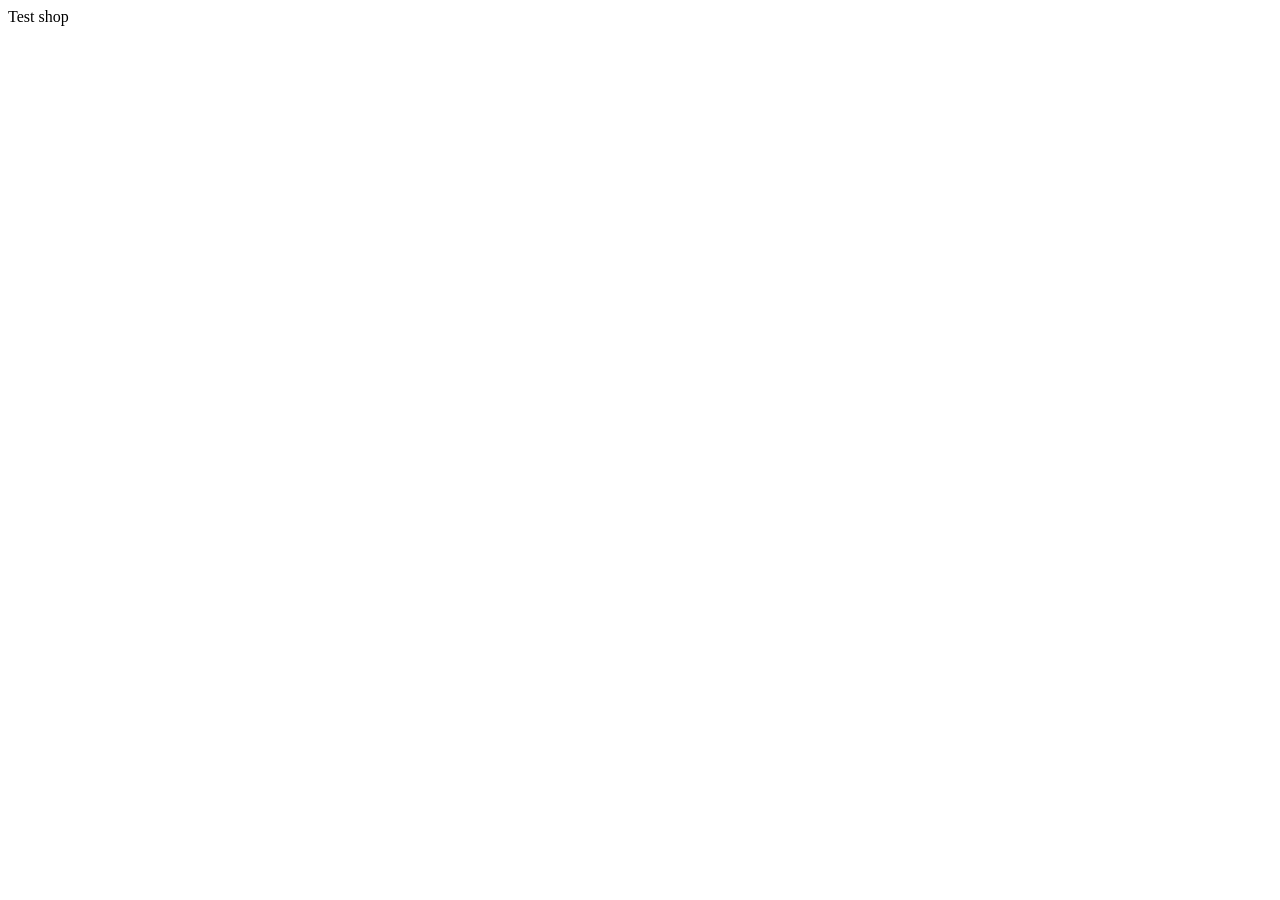
==== index.html @ 6fc22c84 "add: index.html" ====
<!doctype html>
<html lang="ru">
  <head>
    <meta charset="utf-8" />
    <meta
      name="google-site-verification"
      content="uousNKx5xQj5pj7K4Xv6K40IuOJfJltBg_MSaaXKHCI"
    />
    <title>Test shop</title>
  </head>
  <body>
    Test shop
  </body>
</html>
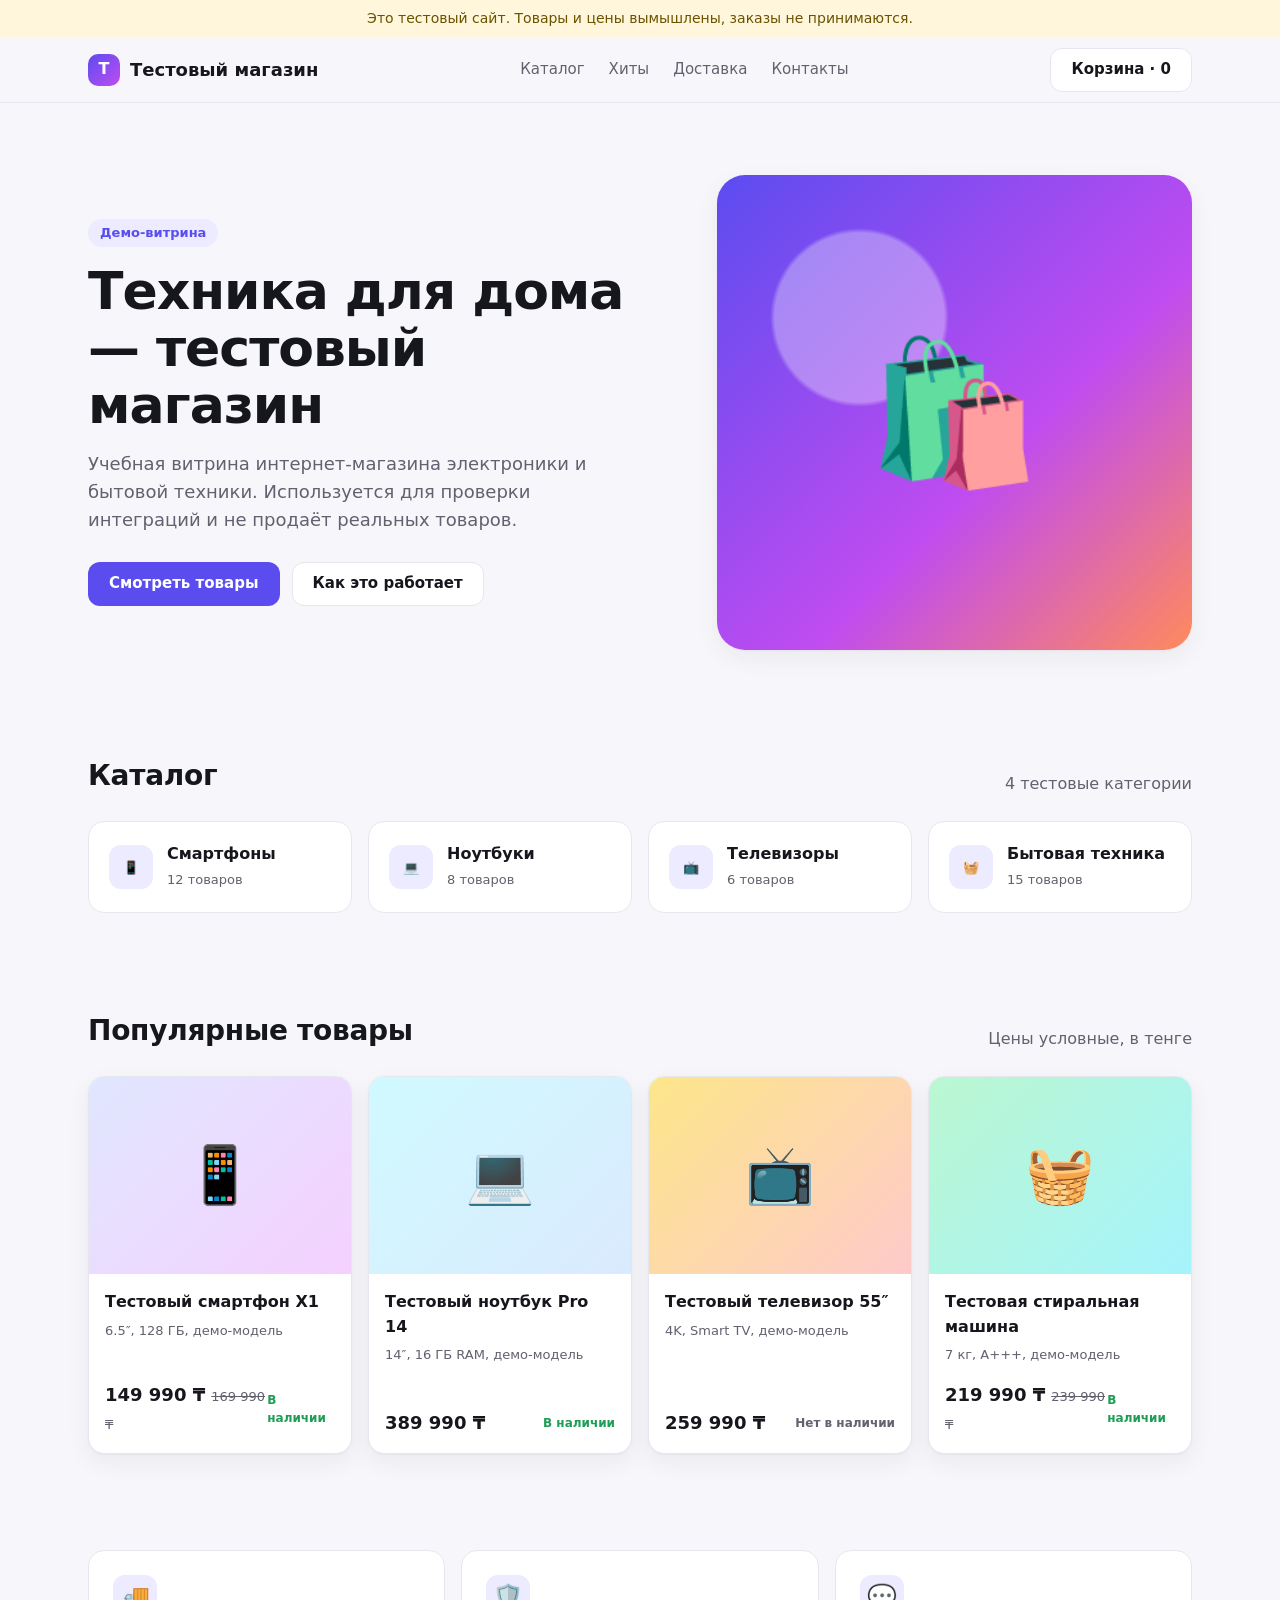
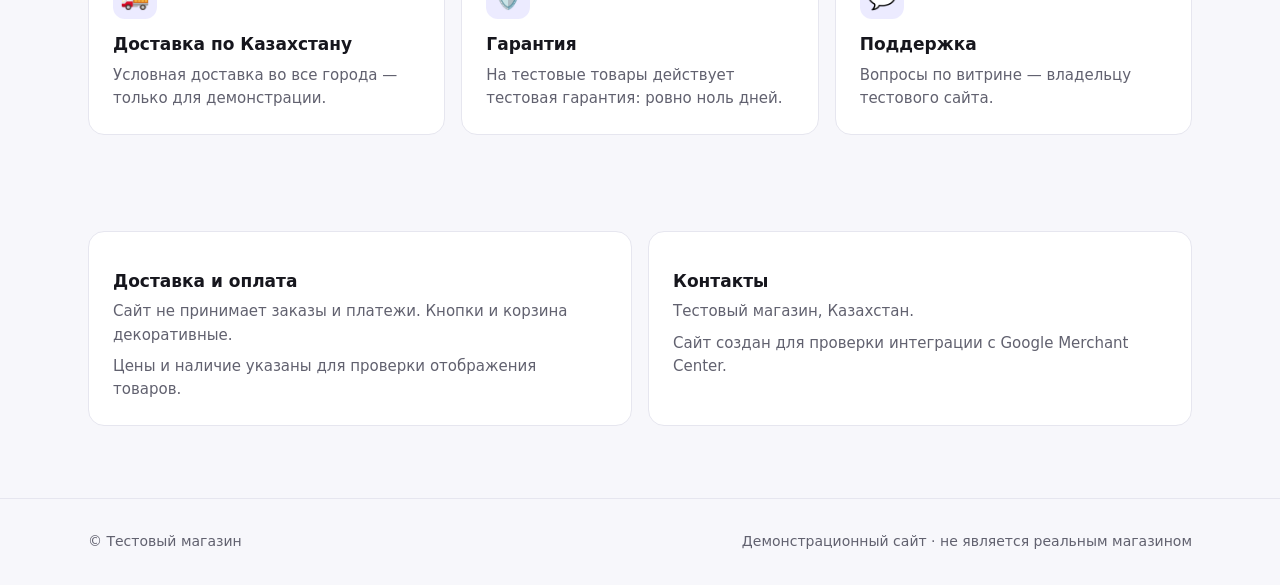
==== commit 0f1a428a: "upd: index.html; add: style.css - make landing test page" ====
--- a/index.html
+++ b/index.html
@@ -2,13 +2,206 @@
 <html lang="ru">
   <head>
     <meta charset="utf-8" />
+    <meta name="viewport" content="width=device-width, initial-scale=1" />
+    <!-- Подтверждение сайта для Google Merchant Center — не удалять. -->
     <meta
       name="google-site-verification"
       content="uousNKx5xQj5pj7K4Xv6K40IuOJfJltBg_MSaaXKHCI"
     />
-    <title>Test shop</title>
+    <title>Тестовый магазин</title>
+    <meta
+      name="description"
+      content="Тестовый онлайн-магазин электроники и техники для дома. Демонстрационный сайт, заказы не принимаются."
+    />
+    <meta name="robots" content="noindex" />
+    <link rel="stylesheet" href="style.css" />
   </head>
   <body>
-    Test shop
+    <div class="notice">
+      Это тестовый сайт. Товары и цены вымышлены, заказы не принимаются.
+    </div>
+
+    <header>
+      <div class="wrap nav">
+        <a class="logo" href="#"
+          ><span class="logo-mark">Т</span>Тестовый магазин</a
+        >
+        <nav class="nav-links">
+          <a href="#catalog">Каталог</a>
+          <a href="#products">Хиты</a>
+          <a href="#delivery">Доставка</a>
+          <a href="#contacts">Контакты</a>
+        </nav>
+        <a class="btn btn-ghost" href="#products">Корзина · 0</a>
+      </div>
+    </header>
+
+    <main>
+      <div class="wrap hero">
+        <div>
+          <span class="badge">Демо-витрина</span>
+          <h1>Техника для дома — тестовый магазин</h1>
+          <p class="lead">
+            Учебная витрина интернет-магазина электроники и бытовой техники.
+            Используется для проверки интеграций и не продаёт реальных товаров.
+          </p>
+          <div class="hero-actions">
+            <a class="btn btn-primary" href="#products">Смотреть товары</a>
+            <a class="btn btn-ghost" href="#delivery">Как это работает</a>
+          </div>
+        </div>
+        <div class="hero-art" aria-hidden="true">🛍️</div>
+      </div>
+
+      <section id="catalog">
+        <div class="wrap">
+          <div class="section-head">
+            <h2>Каталог</h2>
+            <span class="muted">4 тестовые категории</span>
+          </div>
+          <div class="cats">
+            <a class="cat" href="#products"
+              ><span class="cat-icon">📱</span>
+              <div><b>Смартфоны</b><span>12 товаров</span></div></a
+            >
+            <a class="cat" href="#products"
+              ><span class="cat-icon">💻</span>
+              <div><b>Ноутбуки</b><span>8 товаров</span></div></a
+            >
+            <a class="cat" href="#products"
+              ><span class="cat-icon">📺</span>
+              <div><b>Телевизоры</b><span>6 товаров</span></div></a
+            >
+            <a class="cat" href="#products"
+              ><span class="cat-icon">🧺</span>
+              <div><b>Бытовая техника</b><span>15 товаров</span></div></a
+            >
+          </div>
+        </div>
+      </section>
+
+      <section id="products">
+        <div class="wrap">
+          <div class="section-head">
+            <h2>Популярные товары</h2>
+            <span class="muted">Цены условные, в тенге</span>
+          </div>
+          <div class="grid">
+            <article class="card">
+              <div
+                class="card-img"
+                style="background: linear-gradient(135deg, #e0e7ff, #f5d0fe)"
+              >
+                📱
+              </div>
+              <div class="card-body">
+                <div class="card-title">Тестовый смартфон X1</div>
+                <div class="card-meta">6.5″, 128 ГБ, демо-модель</div>
+                <div class="card-foot">
+                  <span class="price"
+                    >149 990 ₸<span class="old">169 990 ₸</span></span
+                  ><span class="stock">В наличии</span>
+                </div>
+              </div>
+            </article>
+            <article class="card">
+              <div
+                class="card-img"
+                style="background: linear-gradient(135deg, #cffafe, #dbeafe)"
+              >
+                💻
+              </div>
+              <div class="card-body">
+                <div class="card-title">Тестовый ноутбук Pro 14</div>
+                <div class="card-meta">14″, 16 ГБ RAM, демо-модель</div>
+                <div class="card-foot">
+                  <span class="price">389 990 ₸</span
+                  ><span class="stock">В наличии</span>
+                </div>
+              </div>
+            </article>
+            <article class="card">
+              <div
+                class="card-img"
+                style="background: linear-gradient(135deg, #fde68a, #fecaca)"
+              >
+                📺
+              </div>
+              <div class="card-body">
+                <div class="card-title">Тестовый телевизор 55″</div>
+                <div class="card-meta">4K, Smart TV, демо-модель</div>
+                <div class="card-foot">
+                  <span class="price">259 990 ₸</span
+                  ><span class="stock out">Нет в наличии</span>
+                </div>
+              </div>
+            </article>
+            <article class="card">
+              <div
+                class="card-img"
+                style="background: linear-gradient(135deg, #bbf7d0, #a5f3fc)"
+              >
+                🧺
+              </div>
+              <div class="card-body">
+                <div class="card-title">Тестовая стиральная машина</div>
+                <div class="card-meta">7 кг, A+++, демо-модель</div>
+                <div class="card-foot">
+                  <span class="price"
+                    >219 990 ₸<span class="old">239 990 ₸</span></span
+                  ><span class="stock">В наличии</span>
+                </div>
+              </div>
+            </article>
+          </div>
+        </div>
+      </section>
+
+      <section>
+        <div class="wrap features">
+          <div class="feature">
+            <span class="cat-icon">🚚</span>
+            <h3>Доставка по Казахстану</h3>
+            <p>Условная доставка во все города — только для демонстрации.</p>
+          </div>
+          <div class="feature">
+            <span class="cat-icon">🛡️</span>
+            <h3>Гарантия</h3>
+            <p>
+              На тестовые товары действует тестовая гарантия: ровно ноль дней.
+            </p>
+          </div>
+          <div class="feature">
+            <span class="cat-icon">💬</span>
+            <h3>Поддержка</h3>
+            <p>Вопросы по витрине — владельцу тестового сайта.</p>
+          </div>
+        </div>
+      </section>
+
+      <section id="delivery">
+        <div class="wrap info">
+          <div class="feature">
+            <h3>Доставка и оплата</h3>
+            <p>
+              Сайт не принимает заказы и платежи. Кнопки и корзина декоративные.
+            </p>
+            <p>Цены и наличие указаны для проверки отображения товаров.</p>
+          </div>
+          <div class="feature" id="contacts">
+            <h3>Контакты</h3>
+            <p>Тестовый магазин, Казахстан.</p>
+            <p>Сайт создан для проверки интеграции с Google Merchant Center.</p>
+          </div>
+        </div>
+      </section>
+    </main>
+
+    <footer>
+      <div class="wrap foot">
+        <span>© Тестовый магазин</span>
+        <span>Демонстрационный сайт · не является реальным магазином</span>
+      </div>
+    </footer>
   </body>
 </html>
--- a/style.css
+++ b/style.css
@@ -0,0 +1,389 @@
+:root {
+  --bg: #f7f7fb;
+  --surface: #ffffff;
+  --text: #16161d;
+  --muted: #61616f;
+  --line: #e6e6ef;
+  --accent: #5b4cf0;
+  --accent-soft: #ecebff;
+  --warn-bg: #fff6db;
+  --warn-text: #6b5200;
+  --radius: 16px;
+  --shadow:
+    0 1px 2px rgba(20, 20, 40, 0.04), 0 8px 24px rgba(20, 20, 40, 0.06);
+}
+@media (prefers-color-scheme: dark) {
+  :root {
+    --bg: #0f0f14;
+    --surface: #181820;
+    --text: #ececf3;
+    --muted: #a0a0b2;
+    --line: #2a2a36;
+    --accent: #8b80ff;
+    --accent-soft: #24223d;
+    --warn-bg: #2d2610;
+    --warn-text: #f1d77a;
+    --shadow:
+      0 1px 2px rgba(0, 0, 0, 0.3), 0 8px 24px rgba(0, 0, 0, 0.25);
+  }
+}
+* {
+  box-sizing: border-box;
+}
+html {
+  scroll-behavior: smooth;
+}
+body {
+  margin: 0;
+  background: var(--bg);
+  color: var(--text);
+  font:
+    16px/1.55 system-ui,
+    -apple-system,
+    "Segoe UI",
+    Roboto,
+    "Helvetica Neue",
+    Arial,
+    sans-serif;
+}
+a {
+  color: inherit;
+  text-decoration: none;
+}
+.wrap {
+  max-width: 1200px;
+  margin: 0 auto;
+  padding-inline: clamp(20px, 5vw, 48px);
+}
+
+.notice {
+  background: var(--warn-bg);
+  color: var(--warn-text);
+  text-align: center;
+  font-size: 14px;
+  padding: 8px 16px;
+}
+
+header {
+  position: sticky;
+  top: 0;
+  z-index: 10;
+  background: color-mix(in srgb, var(--bg) 85%, transparent);
+  backdrop-filter: blur(10px);
+  border-bottom: 1px solid var(--line);
+}
+.nav {
+  display: flex;
+  align-items: center;
+  justify-content: space-between;
+  height: 64px;
+  gap: 16px;
+}
+.logo {
+  white-space: nowrap;
+  display: flex;
+  align-items: center;
+  gap: 10px;
+  font-weight: 700;
+  font-size: 18px;
+}
+.logo-mark {
+  width: 32px;
+  height: 32px;
+  border-radius: 10px;
+  background: linear-gradient(135deg, var(--accent), #c04cf0);
+  display: grid;
+  place-items: center;
+  color: #fff;
+  font-size: 16px;
+}
+.nav-links {
+  display: flex;
+  gap: 24px;
+  color: var(--muted);
+  font-size: 15px;
+}
+.nav-links a:hover {
+  color: var(--text);
+}
+
+.btn {
+  white-space: nowrap;
+  display: inline-flex;
+  align-items: center;
+  justify-content: center;
+  height: 44px;
+  padding: 0 20px;
+  border-radius: 12px;
+  font-weight: 600;
+  font-size: 15px;
+  border: 1px solid transparent;
+  cursor: pointer;
+}
+.btn-primary {
+  background: var(--accent);
+  color: #fff;
+}
+.btn-primary:hover {
+  filter: brightness(1.08);
+}
+.btn-ghost {
+  border-color: var(--line);
+  background: var(--surface);
+}
+.btn-ghost:hover {
+  border-color: var(--accent);
+}
+
+.hero {
+  padding-top: 72px;
+  padding-bottom: 56px;
+  display: grid;
+  grid-template-columns: 1.1fr 0.9fr;
+  gap: 48px;
+  align-items: center;
+}
+.badge {
+  display: inline-block;
+  padding: 4px 12px;
+  border-radius: 999px;
+  background: var(--accent-soft);
+  color: var(--accent);
+  font-size: 13px;
+  font-weight: 600;
+}
+h1 {
+  font-size: clamp(32px, 5vw, 52px);
+  line-height: 1.1;
+  margin: 16px 0;
+  letter-spacing: -0.02em;
+}
+.lead {
+  color: var(--muted);
+  font-size: 18px;
+  max-width: 520px;
+  margin: 0 0 28px;
+}
+.hero-actions {
+  display: flex;
+  gap: 12px;
+  flex-wrap: wrap;
+}
+.hero-art {
+  aspect-ratio: 1 / 1;
+  border-radius: 28px;
+  background:
+    radial-gradient(circle at 30% 30%, #ffffff55 0 18%, transparent 19%),
+    linear-gradient(135deg, var(--accent), #c04cf0 60%, #ff8a5c);
+  box-shadow: var(--shadow);
+  display: grid;
+  place-items: center;
+  font-size: clamp(72px, 14vw, 140px);
+}
+
+section {
+  padding: 48px 0;
+}
+.section-head {
+  display: flex;
+  justify-content: space-between;
+  align-items: end;
+  gap: 16px;
+  margin-bottom: 24px;
+}
+h2 {
+  font-size: 28px;
+  margin: 0;
+  letter-spacing: -0.01em;
+}
+.muted {
+  color: var(--muted);
+}
+
+.cats {
+  display: grid;
+  grid-template-columns: repeat(4, 1fr);
+  gap: 16px;
+}
+.cat {
+  background: var(--surface);
+  border: 1px solid var(--line);
+  border-radius: var(--radius);
+  padding: 20px;
+  display: flex;
+  align-items: center;
+  gap: 14px;
+  transition: border-color 0.15s;
+}
+.cat:hover {
+  border-color: var(--accent);
+}
+.cat-icon {
+  flex: none;
+  width: 44px;
+  height: 44px;
+  border-radius: 12px;
+  background: var(--accent-soft);
+  display: grid;
+  place-items: center;
+  font-size: 24px;
+  line-height: 1;
+}
+.cat b {
+  display: block;
+}
+.cat span {
+  font-size: 13px;
+  color: var(--muted);
+}
+
+.grid {
+  display: grid;
+  grid-template-columns: repeat(4, 1fr);
+  gap: 16px;
+}
+.card {
+  background: var(--surface);
+  border: 1px solid var(--line);
+  border-radius: var(--radius);
+  overflow: hidden;
+  display: flex;
+  flex-direction: column;
+  box-shadow: var(--shadow);
+}
+.card-img {
+  aspect-ratio: 4 / 3;
+  display: grid;
+  place-items: center;
+  font-size: 56px;
+}
+.card-body {
+  padding: 16px;
+  display: flex;
+  flex-direction: column;
+  gap: 6px;
+  flex: 1;
+}
+.card-title {
+  font-weight: 600;
+}
+.card-meta {
+  font-size: 13px;
+  color: var(--muted);
+}
+.card-foot {
+  display: flex;
+  align-items: center;
+  justify-content: space-between;
+  margin-top: auto;
+  padding-top: 10px;
+}
+.price {
+  font-weight: 700;
+  font-size: 18px;
+}
+.old {
+  color: var(--muted);
+  text-decoration: line-through;
+  font-size: 13px;
+  margin-left: 6px;
+  font-weight: 400;
+}
+.stock {
+  font-size: 12px;
+  color: #1f9d55;
+  font-weight: 600;
+}
+.stock.out {
+  color: var(--muted);
+}
+
+.features {
+  display: grid;
+  grid-template-columns: repeat(3, 1fr);
+  gap: 16px;
+}
+.feature {
+  background: var(--surface);
+  border: 1px solid var(--line);
+  border-radius: var(--radius);
+  padding: 24px;
+}
+.feature h3 {
+  margin: 12px 0 6px;
+  font-size: 17px;
+}
+.feature p {
+  margin: 0;
+  color: var(--muted);
+  font-size: 15px;
+}
+
+.info {
+  display: grid;
+  grid-template-columns: repeat(2, 1fr);
+  gap: 16px;
+}
+.info .feature p + p {
+  margin-top: 8px;
+}
+
+footer {
+  border-top: 1px solid var(--line);
+  padding: 32px 0;
+  margin-top: 24px;
+  color: var(--muted);
+  font-size: 14px;
+}
+.foot {
+  display: flex;
+  justify-content: space-between;
+  gap: 16px;
+  flex-wrap: wrap;
+}
+
+@media (max-width: 900px) {
+  .hero {
+    grid-template-columns: 1fr;
+    padding-top: 40px;
+    padding-bottom: 32px;
+    gap: 32px;
+  }
+  .hero-art {
+    max-width: 360px;
+    width: 100%;
+    justify-self: center;
+  }
+  .cats,
+  .grid {
+    grid-template-columns: repeat(2, 1fr);
+  }
+  .features {
+    grid-template-columns: 1fr;
+  }
+  .info {
+    grid-template-columns: 1fr;
+  }
+  .nav-links {
+    display: none;
+  }
+}
+@media (max-width: 480px) {
+  .cats,
+  .grid {
+    grid-template-columns: 1fr;
+  }
+  .hero-art {
+    max-width: 260px;
+  }
+  .nav .btn {
+    height: 38px;
+    padding: 0 14px;
+    font-size: 14px;
+  }
+  .section-head {
+    flex-direction: column;
+    align-items: start;
+  }
+}
+  
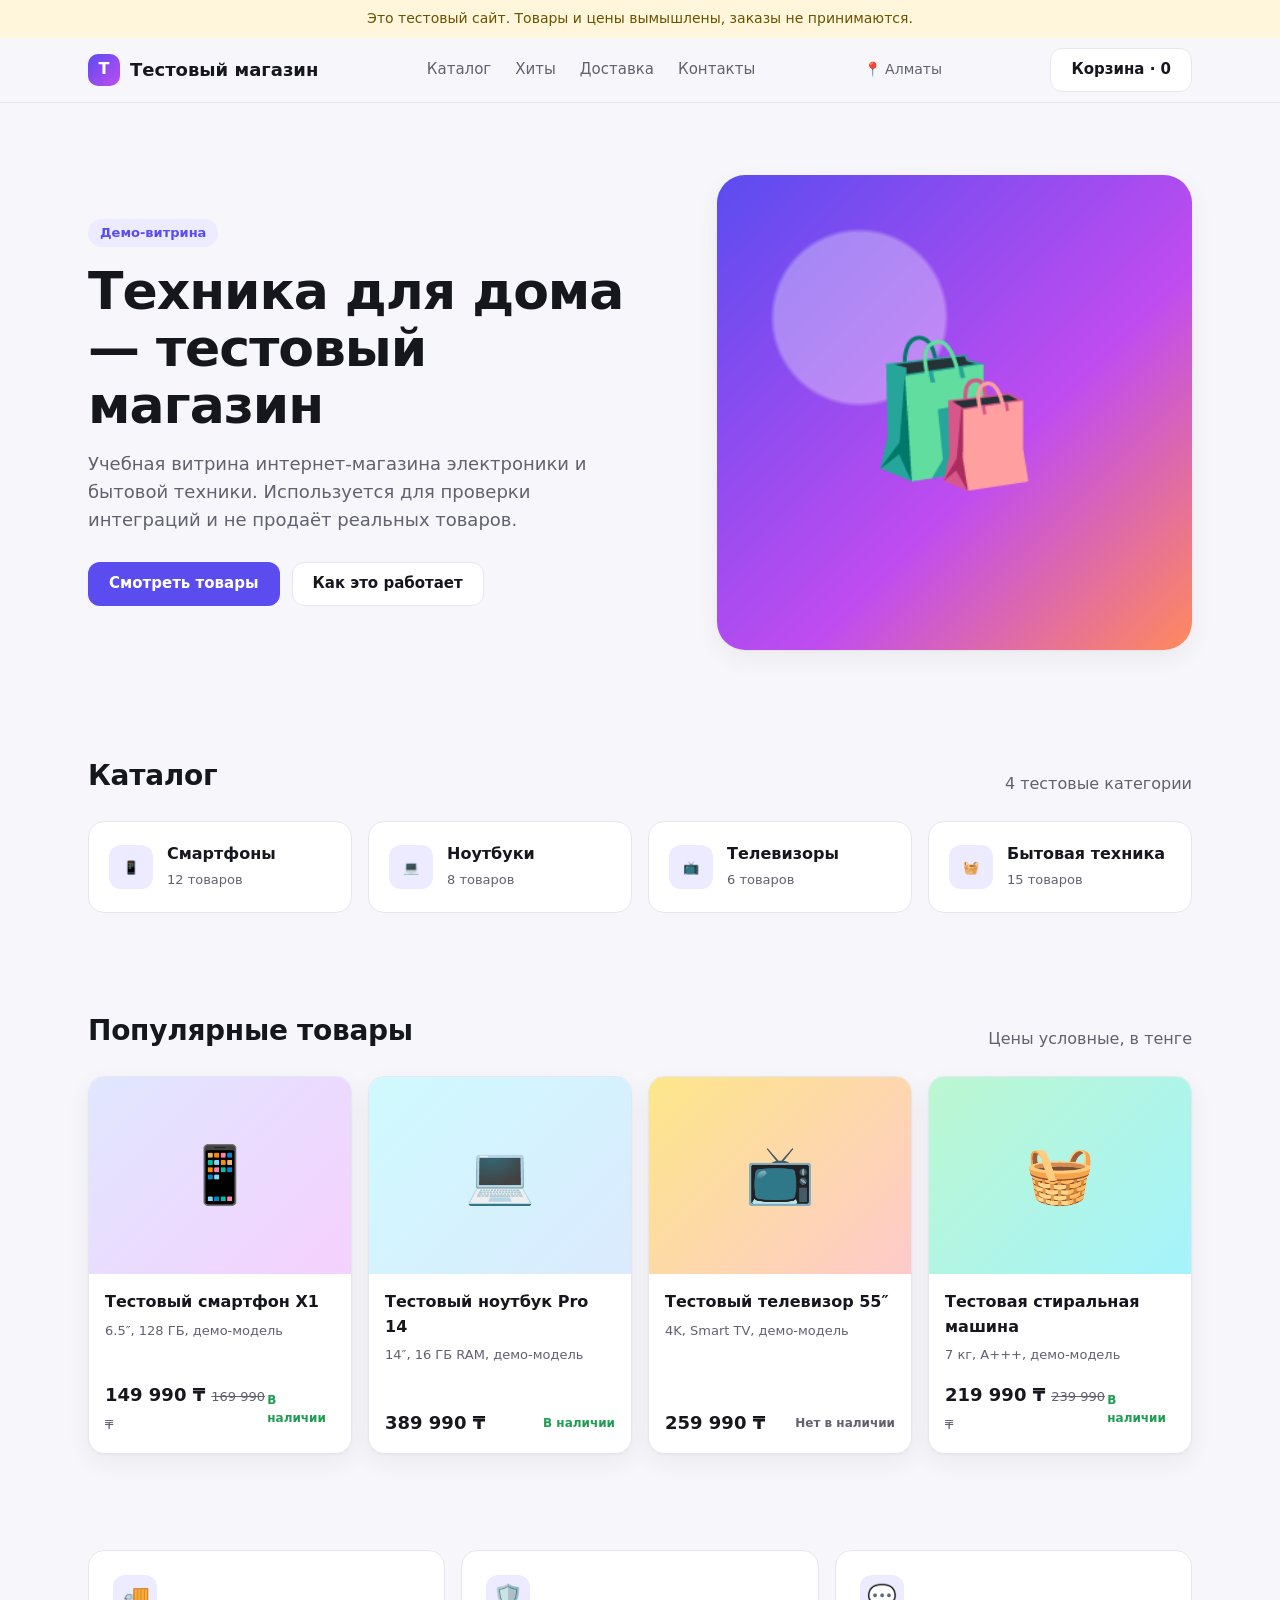
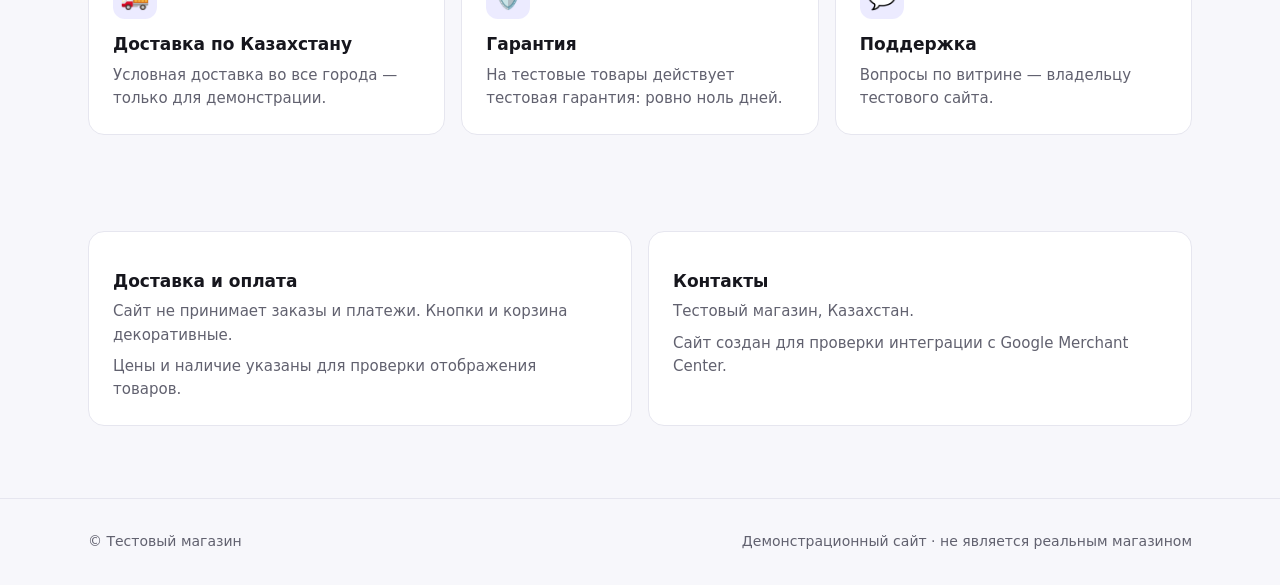
==== commit a724f8d5: "add: product, 404 page" ====
--- a/index.html
+++ b/index.html
@@ -15,6 +15,7 @@
     />
     <meta name="robots" content="noindex" />
     <link rel="stylesheet" href="style.css" />
+    <script src="/city.js"></script>
   </head>
   <body>
     <div class="notice">
@@ -32,6 +33,7 @@
           <a href="#delivery">Доставка</a>
           <a href="#contacts">Контакты</a>
         </nav>
+        <span class="city-pill">📍 <span data-city-name>Алматы</span></span>
         <a class="btn btn-ghost" href="#products">Корзина · 0</a>
       </div>
     </header>
@@ -87,7 +89,7 @@
             <span class="muted">Цены условные, в тенге</span>
           </div>
           <div class="grid">
-            <article class="card">
+            <a class="card" href="/product/test-smartphone-x1/">
               <div
                 class="card-img"
                 style="background: linear-gradient(135deg, #e0e7ff, #f5d0fe)"
@@ -103,8 +105,8 @@
                   ><span class="stock">В наличии</span>
                 </div>
               </div>
-            </article>
-            <article class="card">
+            </a>
+            <a class="card" href="/product/test-laptop-pro-14/">
               <div
                 class="card-img"
                 style="background: linear-gradient(135deg, #cffafe, #dbeafe)"
@@ -119,8 +121,8 @@
                   ><span class="stock">В наличии</span>
                 </div>
               </div>
-            </article>
-            <article class="card">
+            </a>
+            <a class="card" href="/product/test-tv-55/">
               <div
                 class="card-img"
                 style="background: linear-gradient(135deg, #fde68a, #fecaca)"
@@ -135,8 +137,8 @@
                   ><span class="stock out">Нет в наличии</span>
                 </div>
               </div>
-            </article>
-            <article class="card">
+            </a>
+            <a class="card" href="/product/test-washing-machine/">
               <div
                 class="card-img"
                 style="background: linear-gradient(135deg, #bbf7d0, #a5f3fc)"
@@ -152,7 +154,7 @@
                   ><span class="stock">В наличии</span>
                 </div>
               </div>
-            </article>
+            </a>
           </div>
         </div>
       </section>
--- a/style.css
+++ b/style.css
@@ -386,4 +386,62 @@
     align-items: start;
   }
 }
-  +  
+/* Страница товара */
+.city-pill {
+  font-size: 14px;
+  color: var(--muted);
+  white-space: nowrap;
+}
+.crumbs {
+  font-size: 14px;
+  margin-bottom: 24px;
+}
+.crumbs a:hover {
+  color: var(--text);
+}
+.product {
+  display: grid;
+  grid-template-columns: 1fr 1fr;
+  gap: 48px;
+  align-items: start;
+}
+.product-img {
+  aspect-ratio: 1 / 1;
+  border-radius: 28px;
+  box-shadow: var(--shadow);
+  display: grid;
+  place-items: center;
+  font-size: clamp(96px, 16vw, 180px);
+}
+.product-info h1 {
+  font-size: clamp(28px, 4vw, 40px);
+}
+.product-price {
+  display: flex;
+  align-items: center;
+  gap: 16px;
+  margin: 20px 0;
+}
+.product-price .price {
+  font-size: 28px;
+}
+.product-info .lead {
+  margin-bottom: 12px;
+}
+.product-info .hero-actions {
+  margin-top: 24px;
+}
+a.card:hover {
+  border-color: var(--accent);
+}
+@media (max-width: 900px) {
+  .product {
+    grid-template-columns: 1fr;
+    gap: 28px;
+  }
+  .product-img {
+    max-width: 420px;
+    width: 100%;
+  }
+}
